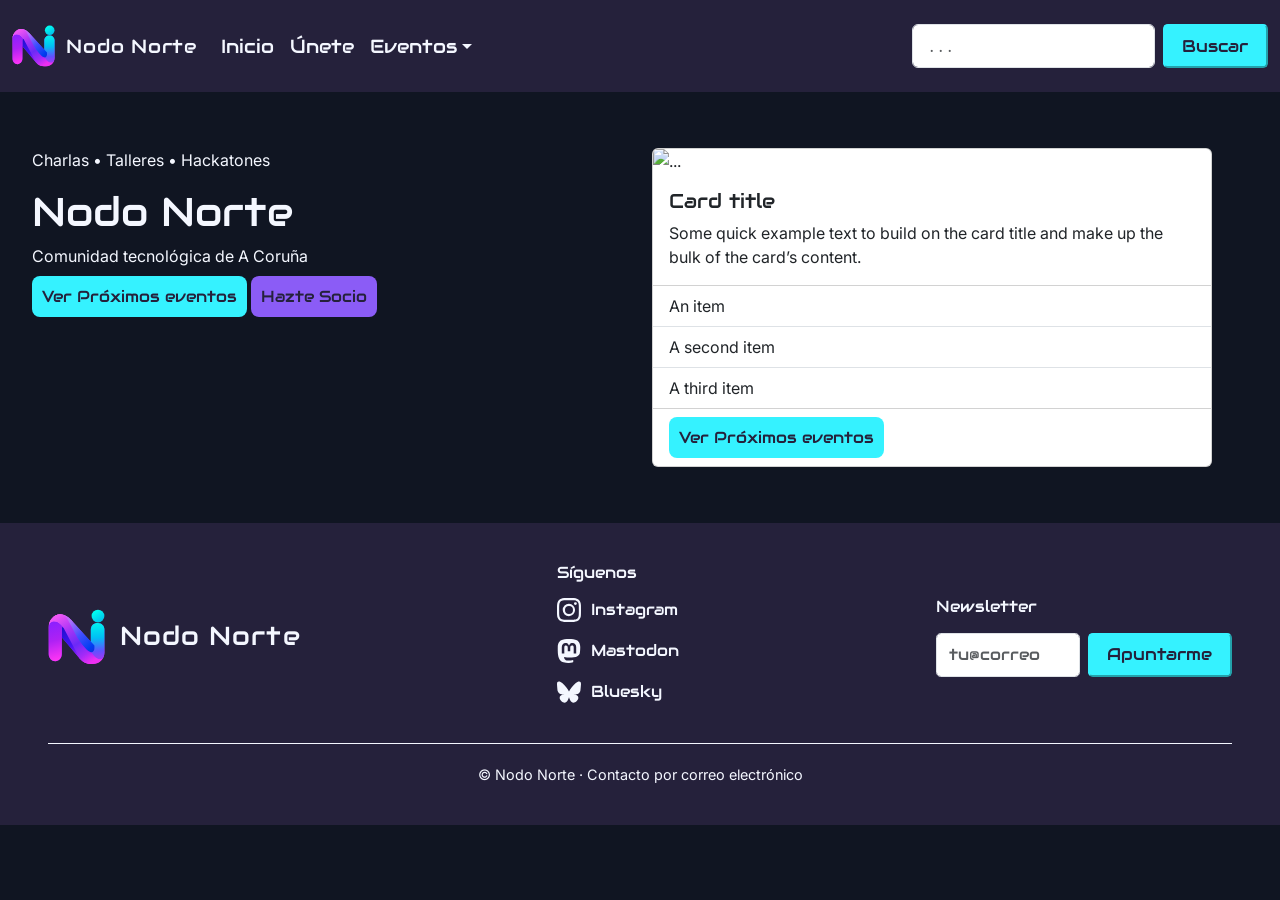
==== src/index.html @ 411e9b57 "Añadiendo estilos y la parte de eventos al Hero Add homepage styles and event/member calls to action" ====
<!DOCTYPE html>
<html lang="es">

<head>
    <meta charset="UTF-8">
    <meta name="viewport" content="width=device-width, initial-scale=1">
    <link href="https://cdn.jsdelivr.net/npm/bootstrap@5.3.3/dist/css/bootstrap.min.css" rel="stylesheet">
    <link href="css/global.css" rel="stylesheet">
    <link href="css/header.css" rel="stylesheet">
    <link href="css/footer.css" rel="stylesheet">
    <link href="css/index.css" rel="stylesheet">
    <script type="module" src="https://cdn.jsdelivr.net/npm/bootstrap@5.3.3/dist/js/bootstrap.bundle.min.js"></script>
    <title>Nodo Norte</title>
    <link rel="icon" type="icon/png" href="./img/Favicon_Nodo-Norte.png">
    <link rel="preconnect" href="https://fonts.googleapis.com">
    <link rel="preconnect" href="https://fonts.gstatic.com" crossorigin>
    <link
        href="https://fonts.googleapis.com/css2?family=IBM+Plex+Mono:ital,wght@0,100;0,200;0,300;0,400;0,500;0,600;0,700;1,100;1,200;1,300;1,400;1,500;1,600;1,700&display=swap"
        rel="stylesheet">
    <link href="https://fonts.googleapis.com/css2?family=Silkscreen:wght@400;700&display=swap" rel="stylesheet">
    <link href="https://fonts.googleapis.com/css2?family=Audiowide&display=swap" rel="stylesheet">
    <link
        href="https://fonts.googleapis.com/css2?family=Inter:ital,opsz,wght@0,14..32,100..900;1,14..32,100..900&display=swap"
        rel="stylesheet">
</head>

<body>
    <header>
        <nav class="navbar navbar-expand-lg">
            <div class="container-fluid">
                <a class="navbar-brand" href="#"><span class="nn-logo" role="img"
                        aria-label="Nodo Norte. Comunidad tecnológica A Coruña"><img src="./img/nodo-norte-n.svg"
                            alt=""><span class="nn-logo-texto" aria-hidden="true">Nodo Norte</span></span></a>
                <button class="navbar-toggler" type="button" data-bs-toggle="collapse"
                    data-bs-target="#navbarSupportedContent" aria-controls="navbarSupportedContent"
                    aria-expanded="false" aria-label="Toggle navigation">
                    <span class="navbar-toggler-icon"></span>
                </button>
                <div class="collapse navbar-collapse" id="navbarSupportedContent">
                    <ul class="navbar-nav me-auto mb-2 mb-lg-0">
                        <li class="nav-item">
                            <a class="nav-link" aria-current="page" href="#">Inicio</a>
                        </li>
                        <li class="nav-item">
                            <a class="nav-link" href="./html/unete.html">Únete</a>
                        </li>
                        <li class="nav-item dropdown">
                            <a class="nav-link dropdown-toggle" href="#" role="button" data-bs-toggle="dropdown"
                                aria-expanded="false">Eventos</a>
                            <ul class="dropdown-menu">
                                <li><a class="dropdown-item" href="#">Recientes</a></li>
                                <li><a class="dropdown-item" href="#">Próximos</a></li>
                                <li>
                                    <hr class="dropdown-divider">
                                </li>
                                <li><a class="dropdown-item" href="#">Pasados</a></li>
                            </ul>
                        </li>
                    </ul>
                    <form class="d-flex" role="search">
                        <input class="form-control me-2" type="search" placeholder=". . ." aria-label="Search" />
                        <button class="btn-primary" type="submit">Buscar</button>
                    </form>
                </div>
            </div>
        </nav>
    </header>
    <main>
        <hero class="container">
            <div class="row">
                <div class="col-12 col-md-6">
                    <p class="">Charlas • Talleres • Hackatones</p>
                    <h1 class="">Nodo Norte</h1>
                    <p class="">Comunidad tecnológica de A Coruña</p>
                    <a href="#" class="btn-primary-eventos" tabindex="-1" role="button" aria-disabled="true">Ver Próximos eventos</a>
                    <a href="#" class="btn-primary-socios" tabindex="-1" role="button" aria-disabled="true">Hazte Socio</a>
                </div>
                <div class="col-12 col-md-6">
                    <div class="card" style="width: 35rem;">
                        <img src="..." class="card-img-top" alt="...">
                        <div class="card-body">
                            <h5 class="card-title">Card title</h5>
                            <p class="card-text">Some quick example text to build on the card title and make up the bulk of the card’s content.</p>
                        </div>
                        <ul class="list-group list-group-flush">
                            <li class="list-group-item">An item</li>
                            <li class="list-group-item">A second item</li>
                            <li class="list-group-item">A third item</li>
                        </ul>
                        <div class="card-body">
                            <a href="#" class="btn-primary-eventos" tabindex="-1" role="button" aria-disabled="true">Ver Próximos eventos</a>
                        </div>
                    </div>
                </div>
            </div>
        </hero>
    </main>
    <footer>
        <div class="container-fluid px-4 px-lg-5">
            <div class="row gy-4 align-items-center justify-content-md-between">
                <div class="col-12 col-md-auto nn-footer-logo">
                    <span class="nn-logo" role="img" aria-label="Nodo Norte. Comunidad tecnológica A Coruña"><img
                            src="./img/nodo-norte-n.svg" alt=""><span class="nn-logo-texto" aria-hidden="true">Nodo
                            Norte</span></span>
                </div>
                <div class="col-12 col-md-auto nn-footer-social">
                    <h3 class="h6 mb-3">Síguenos</h3>
                    <ul class="list-unstyled mb-0">
                        <li>
                            <a href="https://www.instagram.com/" target="_blank">
                                <img src="./img/logo-instagram.svg" alt="">
                                Instagram
                            </a>
                        </li>
                        <li>
                            <a href="https://mastodon.social/explore" target="_blank">
                                <img src="./img/logo-mastodon.svg" alt="">
                                Mastodon
                            </a>
                        </li>
                        <li>
                            <a href="https://bsky.app/" target="_blank">
                                <img src="./img/logo-bluesky.svg" alt="">
                                Bluesky
                            </a>
                        </li>
                    </ul>
                </div>
                <div class="col-12 col-md-auto nn-footer-newsletter">
                    <h3 class="h6 mb-3">Newsletter</h3>
                    <form class="needs-validation" novalidate>
                        <div class="input-group">
                            <input id="correo-footer" type="email" class="form-control" placeholder="tu@correo"
                                required>
                            <button class="btn-primary" type="submit">Apuntarme</button>
                        </div>
                        <div class="invalid-feedback">Introduce un correo válido.</div>
                    </form>
                </div>
            </div>
            <p class="mb-0 copyright-text text-center">© Nodo Norte ·
                <a href="mailto:info@nodonorte.org">Contacto por correo electrónico</a>
            </p>
        </div>
    </footer>
    <script src="./js/validacion-newsletter-footer.js"></script>
</body>

</html>
---- src/css/global.css ----
/* Variables de las Tipografías, Tamanos y Colores */
:root {
    --font-titulos: "Audiowide", sans-serif;
    --font-texto: "Inter", system-ui, sans-serif;
    --font-mono: "IBM Plex Mono", monospace;
    --font-pixel: "Silkscreen", monospace;

    --azul-noche: #101522;
    --violeta: #8B5CF6;
    --cian: #35F2FF;
    --magenta: #FF3CAC;
    --blanco-frio: #F4F7FF;
    --ciruela: #25213B;
 
    --fs-logo-footer: 1.6rem;
    --fs-titulo: 2.5rem;
    --fs-texto-grande: 1.2rem;
    --fs-nav: 1.2rem;
    --fs-nav-control: 1.05rem;
    --fs-texto-pequeno: 0.9rem;
}

/* Estilos generales del body */
body {
    font-family: var(--font-texto);
    color: var(--blanco-frio);
    background-color: var(--azul-noche);
}

/* Estilos generales para textos y párrafos */
h1,
h2,
h3,
h4,
h5,
h6 {
    font-family: var(--font-titulos);
    color: var(--blanco-frio);
}

main {
    padding: 2rem;
}

/* Estilos para los botones */
.btn-primary {
    background-color: var(--cian);
    border-color: var(--cian);
    color: var(--ciruela);
    border-radius: 0.5rem;
}

.btn-primary:hover,
.btn-primary:focus {
    background-color: var(--magenta);
    border-color: var(--magenta);
    color: var(--blanco-frio);
}
---- src/css/header.css ----
/* Estilos para el header */
header {
    background-color: var(--ciruela);
    color: var(--blanco-frio);
    padding: 0.75rem 0;
}

header h1 {
    font-family: var(--font-titulos);
    font-size: var(--fs-titulo);
    margin-bottom: 1rem;
}

header p {
    font-family: var(--font-texto);
    font-size: var(--fs-texto-grande);
}

/* Estilos para la barra de navegación */
nav {
    background-color: var(--ciruela);
    color: var(--blanco-frio);
    font-family: var(--font-titulos);
    font-size: var(--fs-nav);
}

nav img {
    max-height: 68px;
}

.nn-logo {
    display: flex;
    align-items: center;
    gap: 0.6em;
    font-size: var(--fs-texto-grande);
}

.navbar .navbar-brand {
    display: flex;
    align-items: center;
}

.nn-logo img {
    height: 2.2em;
    width: auto;
    max-height: none;
}

.nn-logo-texto {
    font-family: var(--font-titulos);
    color: var(--blanco-frio);
    letter-spacing: 0.04em;
    line-height: 1;
    white-space: nowrap;
}

nav .form-control,
nav .btn-primary,
nav .dropdown-item {
    font-family: var(--font-titulos);
    font-size: var(--fs-nav-control);
}

nav .btn-primary {
    background-color: var(--cian);
    border-color: var(--cian);
    color: var(--ciruela);
    border-radius: 0.3rem;
}

nav input {
    background-color: var(--ciruela);
    color: var(--blanco-frio);
    border-color: var(--cian);
}

.navbar .navbar-brand,
.navbar .nav-link {
    color: var(--blanco-frio);
}

@media (min-width: 992px) {
    .navbar .navbar-nav {
        align-items: center;
    }
}

.navbar .nav-link,
.navbar form .form-control,
.navbar form .btn-primary {
    height: 2.75rem;
    display: flex;
    align-items: center;
    padding-top: 0;
    padding-bottom: 0;
    padding-left: 1.1rem;
    padding-right: 1.1rem;
    box-sizing: border-box;
}

.navbar form {
    align-items: center;
}

.navbar .nav-link {
    background-image: linear-gradient(var(--cian), var(--cian));
    background-position: left bottom;
    background-repeat: no-repeat;
    background-size: 0 2px;
    transition: color 180ms ease, background-size 180ms ease;
}

.navbar .nav-link:hover,
.navbar .nav-link:focus-visible {
    color: var(--cian);
    background-size: 100% 2px;
}

.navbar .navbar-nav .nav-link.show {
    color: var(--cian);
    background-size: 100% 2px;
}

.navbar .nav-link.active {
    color: var(--blanco-frio);
}

.navbar .navbar-toggler {
    border-color: var(--blanco-frio);
}

.navbar .navbar-toggler-icon {
    background-image: url("data:image/svg+xml,%3csvg xmlns='http://www.w3.org/2000/svg' viewBox='0 0 30 30'%3e%3cpath stroke='%23F4F7FF' stroke-linecap='round' stroke-miterlimit='10' stroke-width='2' d='M4 7h22M4 15h22M4 23h22'/%3e%3c/svg%3e");
}

.navbar .dropdown-menu {
    background-color: var(--ciruela);
}

.navbar .dropdown-item {
    color: var(--blanco-frio);
}

.navbar .dropdown-item:hover,
.navbar .dropdown-item:focus,
.navbar .dropdown-item:active {
    color: var(--cian);
    background-color: var(--ciruela);
}
---- src/css/footer.css ----
/* Estilos para el footer */
footer {
    background-color: var(--ciruela);
    color: var(--blanco-frio);
    padding: 2.5rem 0;
    font-family: var(--font-titulos);
}

footer .copyright-text {
    font-size: var(--fs-texto-pequeno);
    color: var(--blanco-frio);
    margin-top: 2rem;
    padding-top: 1.25rem;
    border-top: 1px solid var(--blanco-frio);
    font-family: var(--font-texto);
}

footer h3 {
    color: var(--cian);
}

footer .nn-footer-logo .nn-logo {
    font-size: var(--fs-logo-footer);
}

footer .nn-footer-newsletter {
    width: 100%;
}

@media (min-width: 768px) {
    footer .nn-footer-newsletter {
        width: 320px;
    }
}

footer .nn-footer-social ul {
    display: flex;
    flex-direction: column;
    gap: 0.6rem;
}

footer .nn-footer-social a {
    display: inline-flex;
    align-items: center;
    gap: 0.6rem;
}

footer .nn-footer-social a img {
    width: 1.5rem;
    height: 1.5rem;
}

footer .nn-footer-newsletter .btn-primary {
    white-space: nowrap;
    font-family: var(--font-titulos);
    font-size: var(--fs-nav-control);
    height: 2.75rem;
    display: flex;
    align-items: center;
    padding: 0 1.1rem;
    box-sizing: border-box;
}

footer .nn-footer-newsletter .input-group {
    gap: 0.5rem;
}

footer .nn-footer-newsletter .input-group>.form-control,
footer .nn-footer-newsletter .input-group>.btn-primary {
    border-radius: 0.3rem !important;
    margin-left: 0 !important;
}

footer .was-validated .input-group:has(:invalid)+.invalid-feedback {
    display: block;
}

footer .nn-footer-newsletter .form-control:focus {
    box-shadow: 0 0 0 0.25rem color-mix(in srgb, var(--magenta) 35%, transparent);
}

footer .nn-footer-newsletter .form-control {
    height: 2.75rem;
    box-sizing: border-box;
}


footer a {
    color: var(--blanco-frio);
    text-decoration: none;
}

footer a:hover,
footer a:focus {
    color: var(--cian);
    text-decoration: underline;
}
---- src/css/index.css ----
hero .btn-primary-eventos {
    background-color: var(--cian);
    border-color: var(--azul-noche);
    color: var(--ciruela);
    border-radius: 0.5rem;
    padding: 0.625rem;
    text-decoration: none;
    font-family: var(--font-titulos);
}

hero .btn-primary-eventos:hover,
.btn-primary-eventos:focus {
    background-color: var(--magenta);
    border-color: var(--magenta);
    color: var(--blanco-frio);
}

hero .btn-primary-socios {
    background-color: var(--violeta);
    border-color: var(--violeta);
    color: var(--ciruela);
    border-radius: 0.5rem;
    padding: 0.625rem;
    text-decoration: none;
    font-family: var(--font-titulos);
}

hero .btn-primary-socios:hover,
.btn-primary-socios:focus {
    background-color: var(--magenta);
    border-color: var(--magenta);
    color: var(--blanco-frio);
}
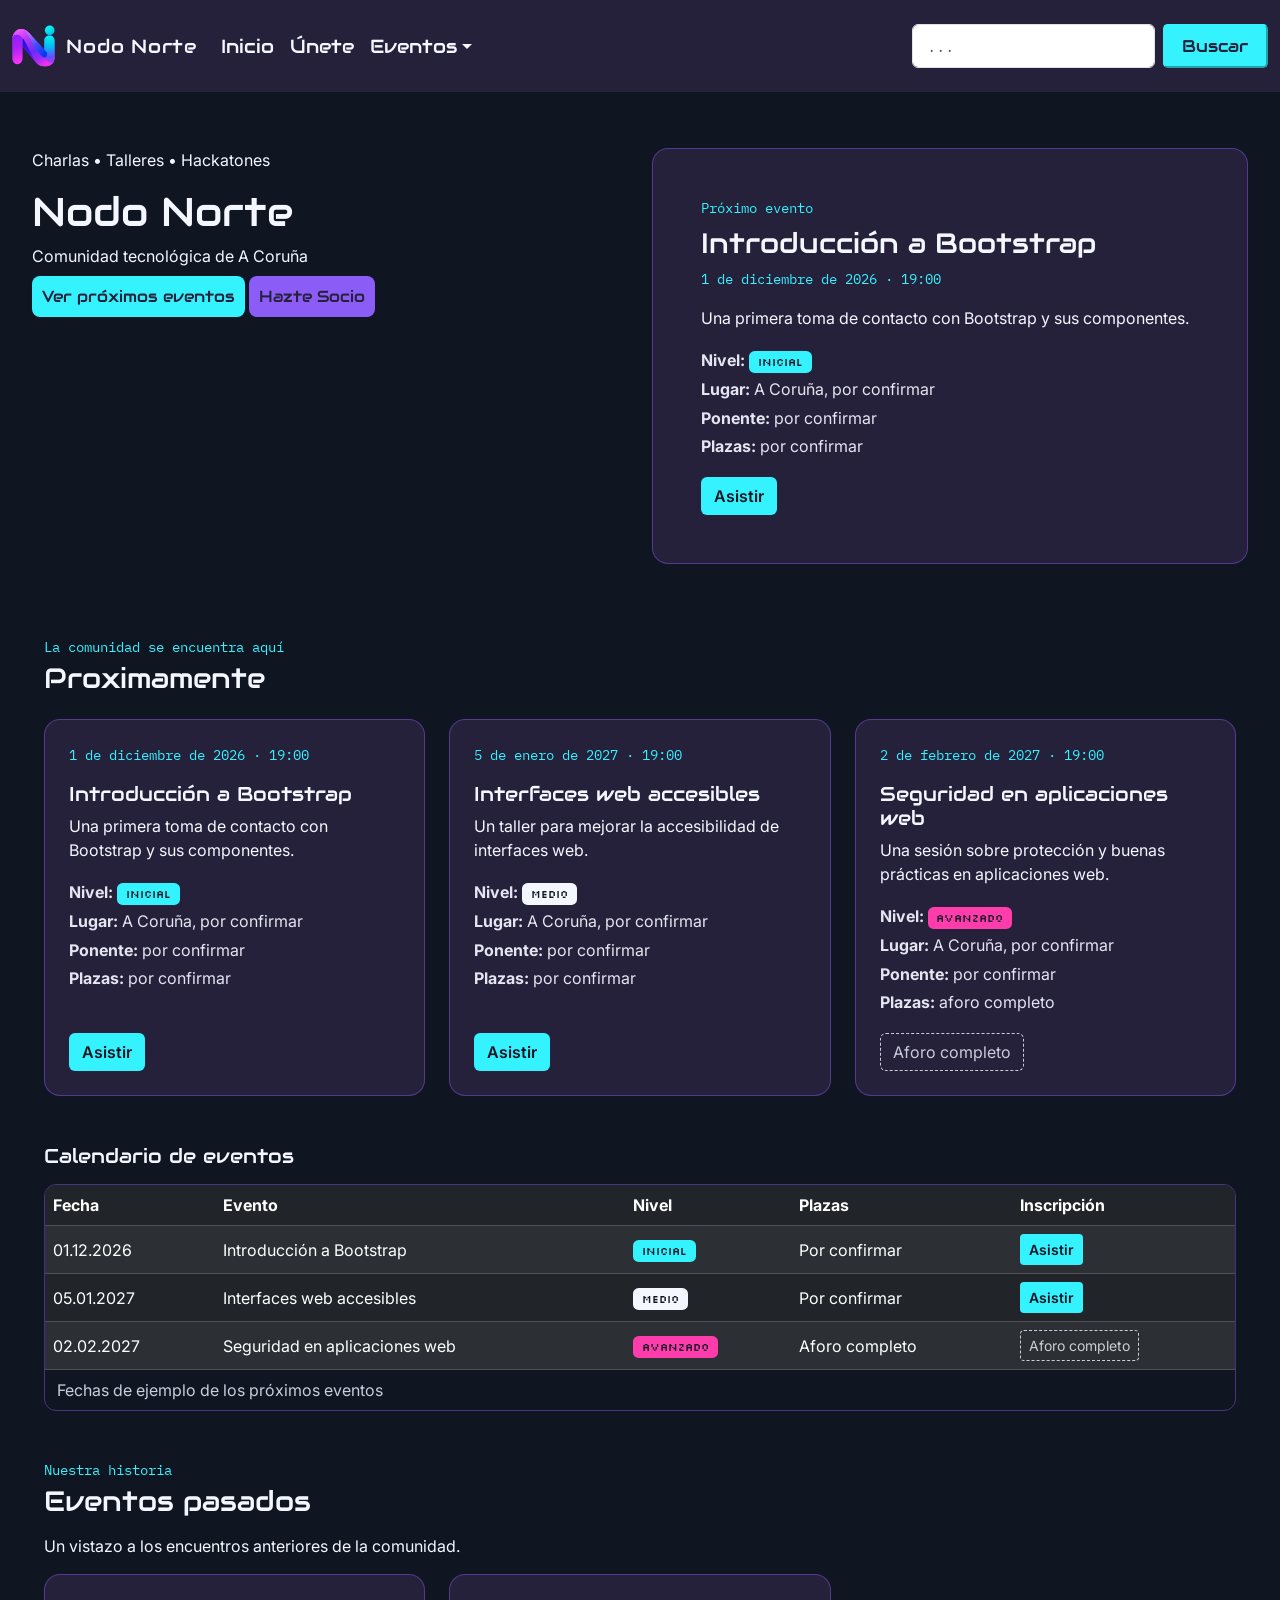
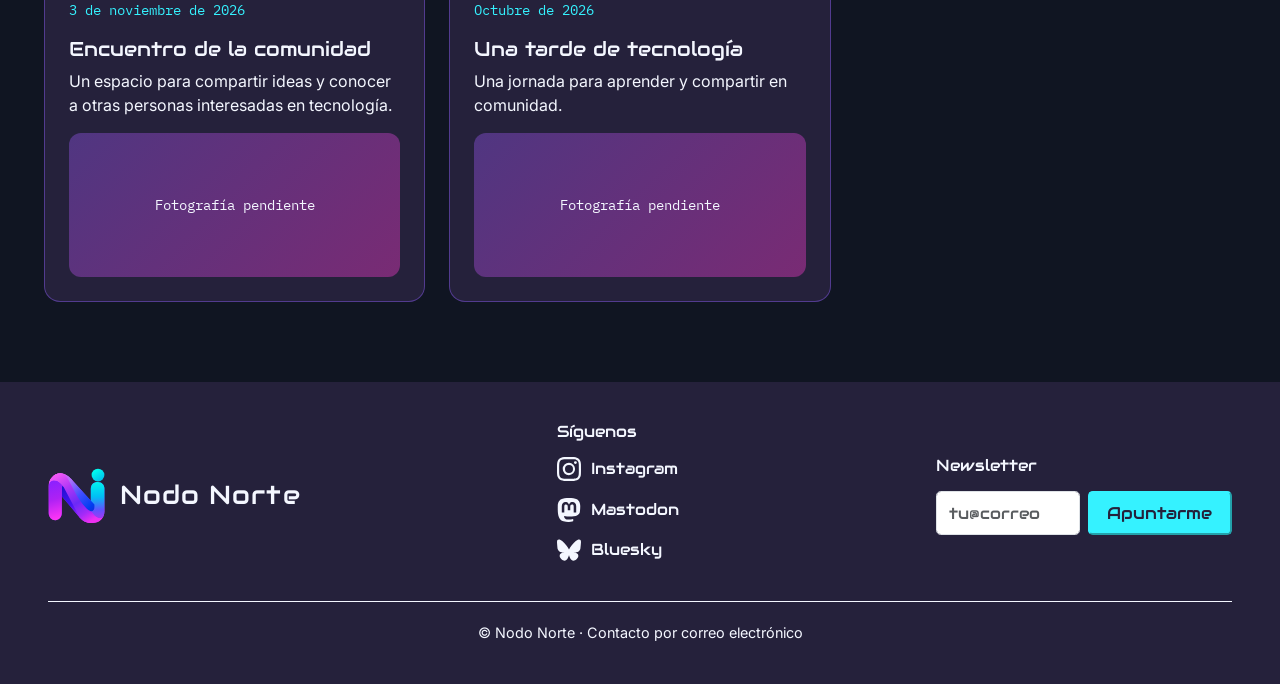
==== commit ac94e8e5: "Mejorando Apartado de Eventos" ====
--- a/src/index.html
+++ b/src/index.html
@@ -72,28 +72,120 @@
                     <p class="">Charlas • Talleres • Hackatones</p>
                     <h1 class="">Nodo Norte</h1>
                     <p class="">Comunidad tecnológica de A Coruña</p>
-                    <a href="#" class="btn-primary-eventos" tabindex="-1" role="button" aria-disabled="true">Ver Próximos eventos</a>
+                    <a href="#eventos" class="btn-primary-eventos">Ver próximos eventos</a>
                     <a href="#" class="btn-primary-socios" tabindex="-1" role="button" aria-disabled="true">Hazte Socio</a>
                 </div>
                 <div class="col-12 col-md-6">
-                    <div class="card" style="width: 35rem;">
-                        <img src="..." class="card-img-top" alt="...">
-                        <div class="card-body">
-                            <h5 class="card-title">Card title</h5>
-                            <p class="card-text">Some quick example text to build on the card title and make up the bulk of the card’s content.</p>
+                    <article class="card nn-event-card nn-event-destacado h-100">
+                        <div class="card-body p-4 p-lg-5">
+                            <p class="nn-event-label mb-2">Próximo evento</p>
+                            <h2 class="h3 card-title">Introducción a Bootstrap</h2>
+                            <p class="nn-event-fecha">1 de diciembre de 2026 · 19:00</p>
+                            <p>Una primera toma de contacto con Bootstrap y sus componentes.</p>
+                            <ul class="list-unstyled nn-event-detalles">
+                                <li><strong>Nivel:</strong> <span class="nn-nivel nn-nivel-inicial">Inicial</span></li>
+                                <li><strong>Lugar:</strong> A Coruña, por confirmar</li>
+                                <li><strong>Ponente:</strong> por confirmar</li>
+                                <li><strong>Plazas:</strong> por confirmar</li>
+                            </ul>
+                            <a href="./html/unete.html" class="btn nn-event-btn">Asistir</a>
                         </div>
-                        <ul class="list-group list-group-flush">
-                            <li class="list-group-item">An item</li>
-                            <li class="list-group-item">A second item</li>
-                            <li class="list-group-item">A third item</li>
-                        </ul>
-                        <div class="card-body">
-                            <a href="#" class="btn-primary-eventos" tabindex="-1" role="button" aria-disabled="true">Ver Próximos eventos</a>
-                        </div>
-                    </div>
+                    </article>
                 </div>
             </div>
         </hero>
+
+        <!-- 1B: espacio reservado para la futura sección Sobre nosotros. -->
+        <!-- 1C: eventos. Los datos indicados son ejemplos de diseño. -->
+        <section id="eventos" class="container-fluid nn-eventos py-5" aria-labelledby="eventos-titulo">
+
+            <section id="eventos-futuros" class="mb-5" aria-labelledby="futuros-titulo">
+                <p class="nn-event-label mb-1">La comunidad se encuentra aquí</p>
+                <h3 id="futuros-titulo" class="mb-4">Proximamente</h3>
+                <div class="row g-4">
+                    <div class="col-12 col-md-6 col-lg-4">
+                        <article class="card nn-event-card h-100"><div class="card-body p-4 d-flex flex-column">
+                            <p class="nn-event-fecha">1 de diciembre de 2026 · 19:00</p>
+                            <h4 class="h5">Introducción a Bootstrap</h4>
+                            <p>Una primera toma de contacto con Bootstrap y sus componentes.</p>
+                            <ul class="list-unstyled nn-event-detalles">
+                                <li><strong>Nivel:</strong> <span class="nn-nivel nn-nivel-inicial">Inicial</span></li>
+                                <li><strong>Lugar:</strong> A Coruña, por confirmar</li>
+                                <li><strong>Ponente:</strong> por confirmar</li>
+                                <li><strong>Plazas:</strong> por confirmar</li>
+                            </ul>
+                            <a href="./html/unete.html" class="btn nn-event-btn align-self-start mt-auto">Asistir</a>
+                        </div></article>
+                    </div>
+                    <div class="col-12 col-md-6 col-lg-4">
+                        <article class="card nn-event-card h-100"><div class="card-body p-4 d-flex flex-column">
+                            <p class="nn-event-fecha">5 de enero de 2027 · 19:00</p>
+                            <h4 class="h5">Interfaces web accesibles</h4>
+                            <p>Un taller para mejorar la accesibilidad de interfaces web.</p>
+                            <ul class="list-unstyled nn-event-detalles">
+                                <li><strong>Nivel:</strong> <span class="nn-nivel nn-nivel-medio">Medio</span></li>
+                                <li><strong>Lugar:</strong> A Coruña, por confirmar</li>
+                                <li><strong>Ponente:</strong> por confirmar</li>
+                                <li><strong>Plazas:</strong> por confirmar</li>
+                            </ul>
+                            <a href="./html/unete.html" class="btn nn-event-btn align-self-start mt-auto">Asistir</a>
+                        </div></article>
+                    </div>
+                    <div class="col-12 col-md-6 col-lg-4">
+                        <article class="card nn-event-card h-100"><div class="card-body p-4 d-flex flex-column">
+                            <p class="nn-event-fecha">2 de febrero de 2027 · 19:00</p>
+                            <h4 class="h5">Seguridad en aplicaciones web</h4>
+                            <p>Una sesión sobre protección y buenas prácticas en aplicaciones web.</p>
+                            <ul class="list-unstyled nn-event-detalles">
+                                <li><strong>Nivel:</strong> <span class="nn-nivel nn-nivel-avanzado">Avanzado</span></li>
+                                <li><strong>Lugar:</strong> A Coruña, por confirmar</li>
+                                <li><strong>Ponente:</strong> por confirmar</li>
+                                <li><strong>Plazas:</strong> aforo completo</li>
+                            </ul>
+                            <button type="button" class="btn nn-event-btn-completo align-self-start mt-auto" disabled>Aforo completo</button>
+                        </div></article>
+                    </div>
+                </div>
+                <div class="mt-5">
+                    <h4 class="h5 mb-3">Calendario de eventos</h4>
+                    <div class="table-responsive nn-event-table-wrap">
+                        <table class="table table-dark table-striped table-hover align-middle mb-0">
+                            <caption>Fechas de ejemplo de los próximos eventos</caption>
+                            <thead><tr><th scope="col">Fecha</th><th scope="col">Evento</th><th scope="col">Nivel</th><th scope="col">Plazas</th><th scope="col">Inscripción</th></tr></thead>
+                            <tbody>
+                                <tr><td>01.12.2026</td><td>Introducción a Bootstrap</td><td><span class="nn-nivel nn-nivel-inicial">Inicial</span></td><td>Por confirmar</td><td><a href="./html/unete.html" class="btn btn-sm nn-event-btn">Asistir</a></td></tr>
+                                <tr><td>05.01.2027</td><td>Interfaces web accesibles</td><td><span class="nn-nivel nn-nivel-medio">Medio</span></td><td>Por confirmar</td><td><a href="./html/unete.html" class="btn btn-sm nn-event-btn">Asistir</a></td></tr>
+                                <tr><td>02.02.2027</td><td>Seguridad en aplicaciones web</td><td><span class="nn-nivel nn-nivel-avanzado">Avanzado</span></td><td>Aforo completo</td><td><button type="button" class="btn btn-sm nn-event-btn-completo" disabled>Aforo completo</button></td></tr>
+                            </tbody>
+                        </table>
+                    </div>
+                </div>
+            </section>
+
+            <section id="eventos-pasados" aria-labelledby="pasados-titulo">
+                <p class="nn-event-label mb-1">Nuestra historia</p>
+                <h3 id="pasados-titulo" class="mb-3">Eventos pasados</h3>
+                <p>Un vistazo a los encuentros anteriores de la comunidad.</p>
+                <div class="row g-4">
+                    <div class="col-12 col-md-6 col-lg-4">
+                        <article class="card nn-event-card h-100"><div class="card-body p-4">
+                            <p class="nn-event-fecha">3 de noviembre de 2026</p>
+                            <h4 class="h5">Encuentro de la comunidad</h4>
+                            <p>Un espacio para compartir ideas y conocer a otras personas interesadas en tecnología.</p>
+                            <div class="nn-event-foto">Fotografía pendiente</div>
+                        </div></article>
+                    </div>
+                    <div class="col-12 col-md-6 col-lg-4">
+                        <article class="card nn-event-card h-100"><div class="card-body p-4">
+                            <p class="nn-event-fecha">Octubre de 2026</p>
+                            <h4 class="h5">Una tarde de tecnología</h4>
+                            <p>Una jornada para aprender y compartir en comunidad.</p>
+                            <div class="nn-event-foto">Fotografía pendiente</div>
+                        </div></article>
+                    </div>
+                </div>
+            </section>
+        </section>
     </main>
     <footer>
         <div class="container-fluid px-4 px-lg-5">
--- a/src/css/index.css
+++ b/src/css/index.css
@@ -1,3 +1,5 @@
+/* Estilos para el hero */
+
 hero .btn-primary-eventos {
     background-color: var(--cian);
     border-color: var(--azul-noche);
@@ -32,3 +34,69 @@
     color: var(--blanco-frio);
 }
 
+.nn-eventos { 
+    scroll-margin-top: 2rem; 
+}
+.nn-eventos section { 
+    scroll-margin-top: 2rem; 
+}
+
+.nn-event-label, .nn-event-fecha { 
+    color: var(--cian); font-family: var(--font-mono); font-size: .9rem; 
+}
+
+.nn-event-card { 
+    background: var(--ciruela); color: var(--blanco-frio); border: 1px solid rgba(139, 92, 246, .45); border-radius: 1rem; 
+}
+.nn-event-destacado { 
+    width: 100%; 
+}
+
+.nn-event-detalles { 
+    color: #e4e5f0; line-height: 1.8; 
+}
+
+.nn-event-btn { 
+    background: var(--cian); color: var(--azul-noche); font-weight: 600; 
+}
+
+.nn-event-btn:hover, .nn-event-btn:focus-visible { 
+    background: var(--magenta); color: var(--azul-noche); 
+}
+
+.nn-event-tag { 
+    display: inline-block; padding: .3rem .6rem; border: 1px solid var(--violeta); border-radius: .4rem; font-family: var(--font-mono); font-size: .8rem; 
+}
+
+.nn-event-table-wrap { 
+    border: 1px solid rgba(139, 92, 246, .45); border-radius: .75rem; 
+}
+
+.nn-event-table-wrap caption { 
+    color: #c9cedd; padding-inline: .75rem; 
+}
+
+.nn-event-foto { 
+    min-height: 9rem; display: grid; place-items: center; padding: 1rem; color: var(--blanco-frio); background: linear-gradient(135deg, #503681, #792b74); border-radius: .75rem; font-family: var(--font-mono); font-size: .85rem; 
+}
+
+
+.nn-nivel { 
+    display: inline-block; padding: .2rem .55rem; border-radius: .35rem; font-family: var(--font-pixel); font-size: .7rem; line-height: 1.4; 
+}
+
+.nn-nivel-inicial { 
+    background: var(--cian); color: var(--azul-noche); 
+}
+
+.nn-nivel-medio { 
+    background: var(--blanco-frio); color: var(--azul-noche); 
+}
+
+.nn-nivel-avanzado { 
+    background: var(--magenta); color: var(--azul-noche); 
+}
+
+.nn-event-btn-completo, .nn-event-btn-completo:disabled { 
+    color: var(--blanco-frio); background: transparent; border: 1px dashed var(--blanco-frio); opacity: .8; 
+}
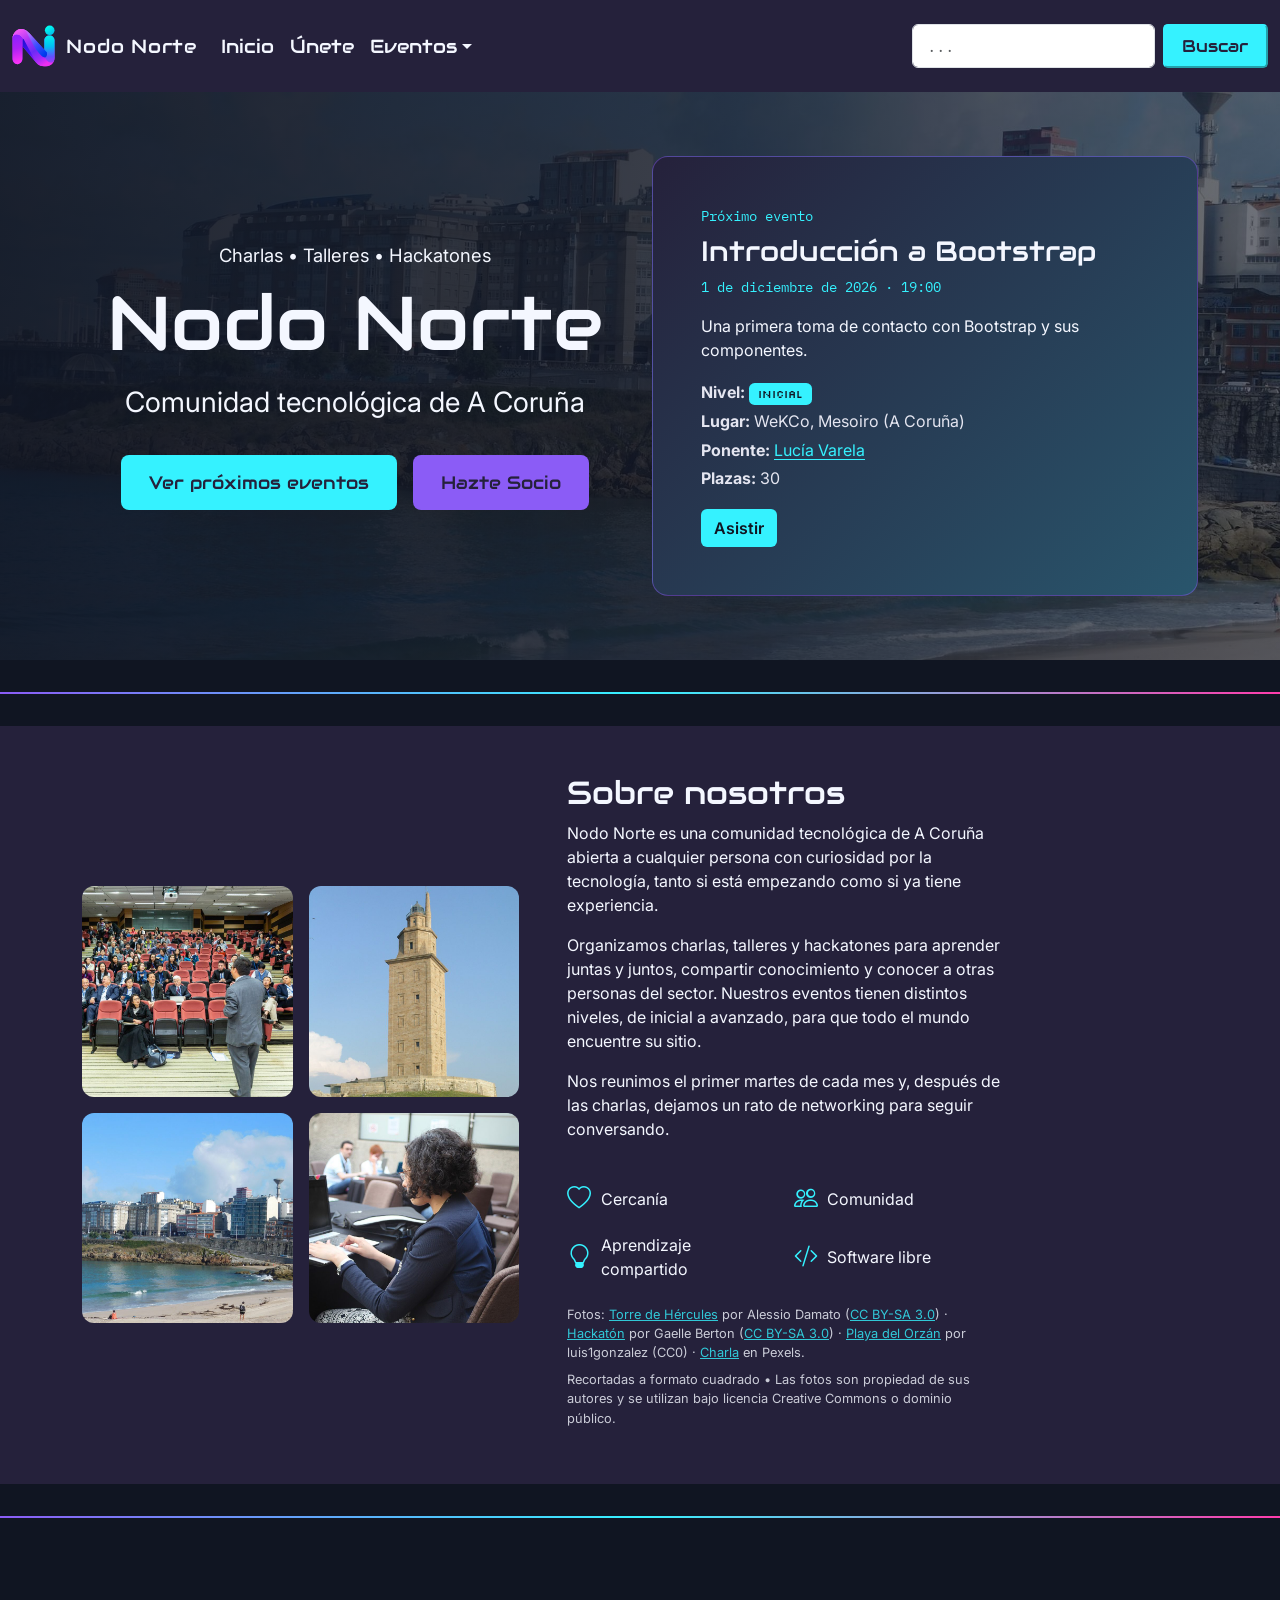
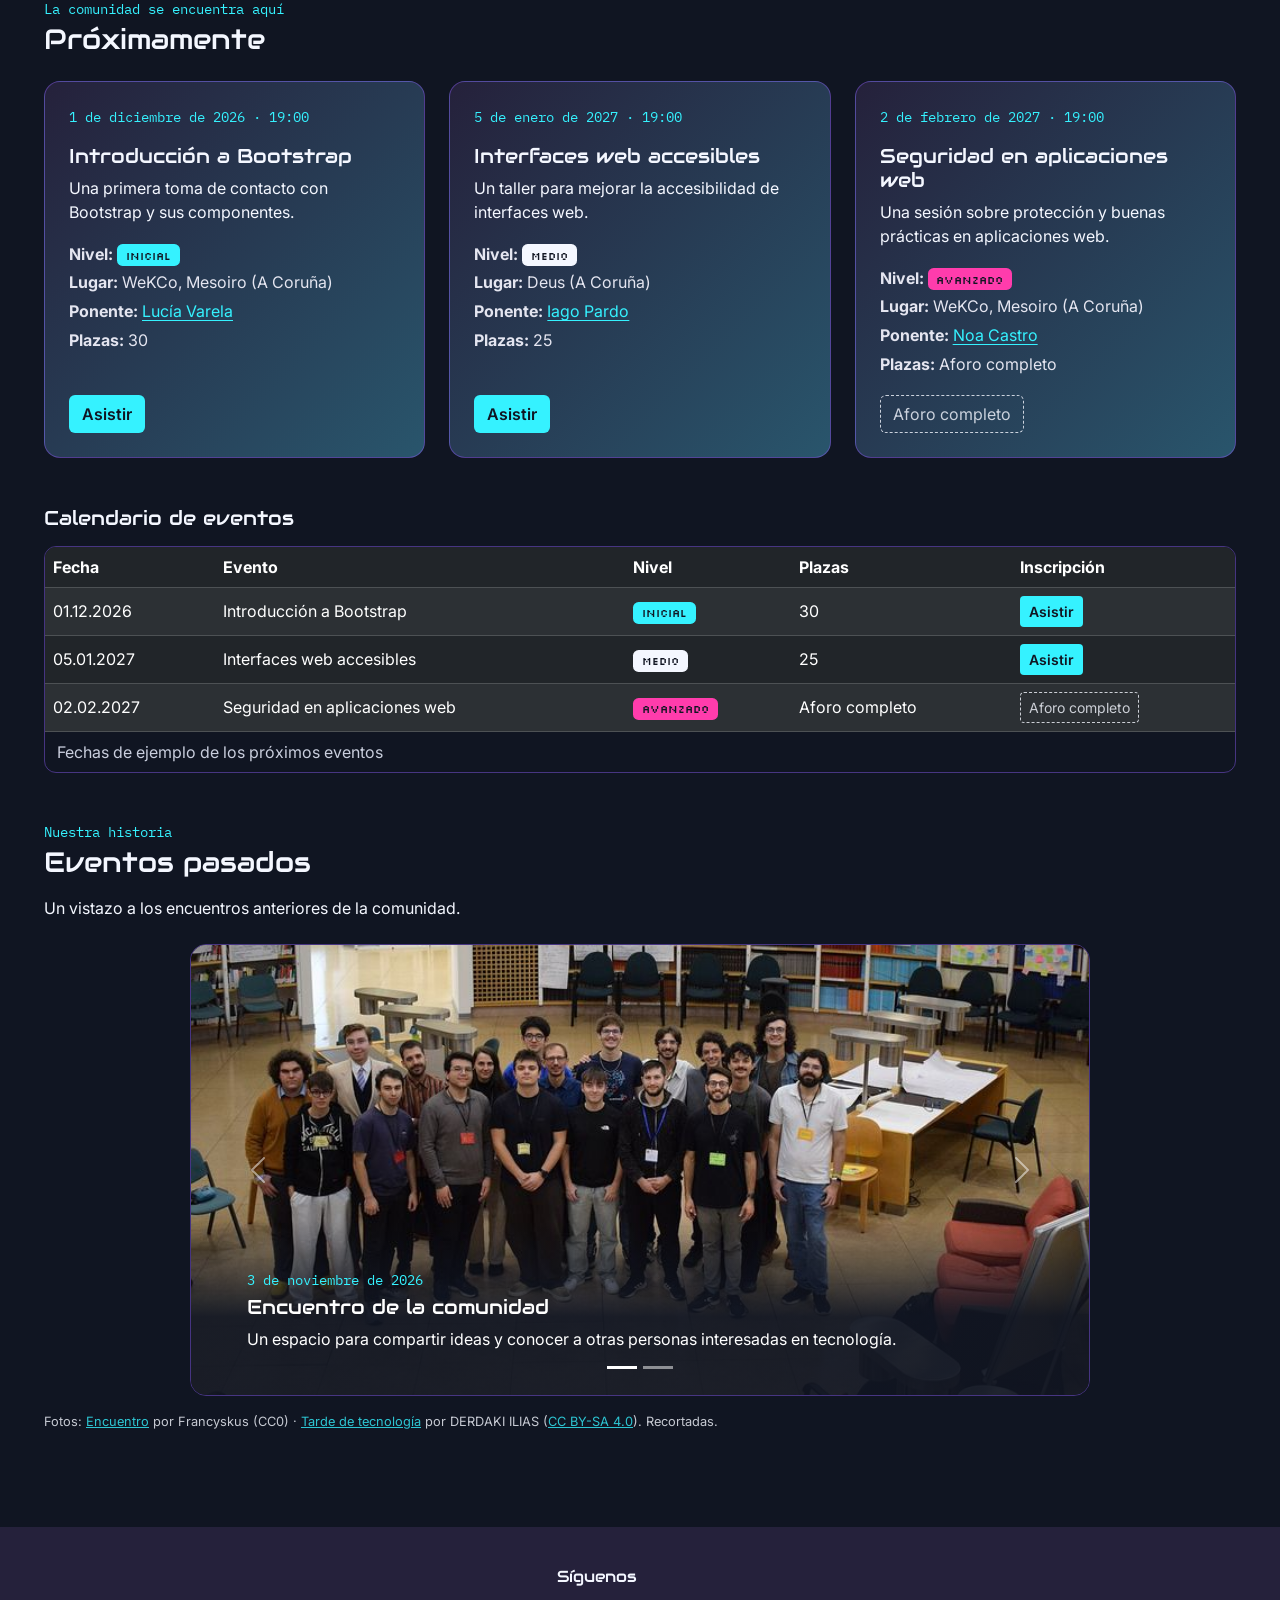
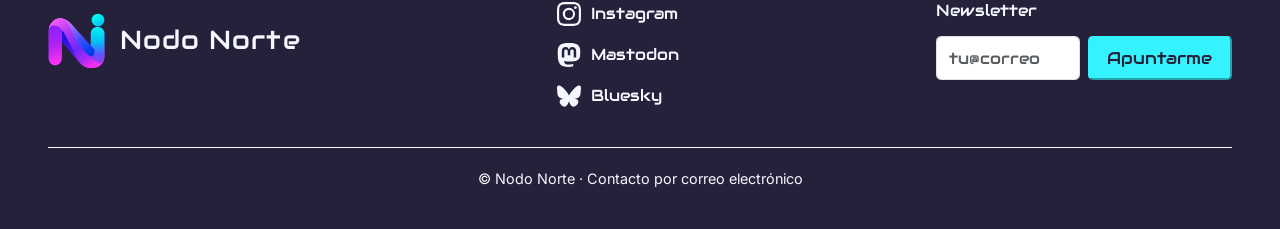
==== commit aefde4f6: "Añado y modifico hero, Sobre nosotros, carrusel y modales de ponentes Añado los componentes para aca" ====
--- a/src/index.html
+++ b/src/index.html
@@ -5,6 +5,8 @@
     <meta charset="UTF-8">
     <meta name="viewport" content="width=device-width, initial-scale=1">
     <link href="https://cdn.jsdelivr.net/npm/bootstrap@5.3.3/dist/css/bootstrap.min.css" rel="stylesheet">
+    <!-- Bootstrap Icons: iconos de los valores de la comunidad. -->
+    <link href="https://cdn.jsdelivr.net/npm/bootstrap-icons@1.11.3/font/bootstrap-icons.min.css" rel="stylesheet">
     <link href="css/global.css" rel="stylesheet">
     <link href="css/header.css" rel="stylesheet">
     <link href="css/footer.css" rel="stylesheet">
@@ -14,14 +16,10 @@
     <link rel="icon" type="icon/png" href="./img/Favicon_Nodo-Norte.png">
     <link rel="preconnect" href="https://fonts.googleapis.com">
     <link rel="preconnect" href="https://fonts.gstatic.com" crossorigin>
-    <link
-        href="https://fonts.googleapis.com/css2?family=IBM+Plex+Mono:ital,wght@0,100;0,200;0,300;0,400;0,500;0,600;0,700;1,100;1,200;1,300;1,400;1,500;1,600;1,700&display=swap"
-        rel="stylesheet">
+    <link href="https://fonts.googleapis.com/css2?family=IBM+Plex+Mono:ital,wght@0,100;0,200;0,300;0,400;0,500;0,600;0,700;1,100;1,200;1,300;1,400;1,500;1,600;1,700&display=swap" rel="stylesheet">
     <link href="https://fonts.googleapis.com/css2?family=Silkscreen:wght@400;700&display=swap" rel="stylesheet">
     <link href="https://fonts.googleapis.com/css2?family=Audiowide&display=swap" rel="stylesheet">
-    <link
-        href="https://fonts.googleapis.com/css2?family=Inter:ital,opsz,wght@0,14..32,100..900;1,14..32,100..900&display=swap"
-        rel="stylesheet">
+    <link href="https://fonts.googleapis.com/css2?family=Inter:ital,opsz,wght@0,14..32,100..900;1,14..32,100..900&display=swap" rel="stylesheet">
 </head>
 
 <body>
@@ -33,7 +31,7 @@
                             alt=""><span class="nn-logo-texto" aria-hidden="true">Nodo Norte</span></span></a>
                 <button class="navbar-toggler" type="button" data-bs-toggle="collapse"
                     data-bs-target="#navbarSupportedContent" aria-controls="navbarSupportedContent"
-                    aria-expanded="false" aria-label="Toggle navigation">
+                    aria-expanded="false" aria-label="Mostrar u ocultar el menú de navegación">
                     <span class="navbar-toggler-icon"></span>
                 </button>
                 <div class="collapse navbar-collapse" id="navbarSupportedContent">
@@ -48,32 +46,39 @@
                             <a class="nav-link dropdown-toggle" href="#" role="button" data-bs-toggle="dropdown"
                                 aria-expanded="false">Eventos</a>
                             <ul class="dropdown-menu">
-                                <li><a class="dropdown-item" href="#">Recientes</a></li>
-                                <li><a class="dropdown-item" href="#">Próximos</a></li>
+                                <li><a class="dropdown-item" href="#eventos-pasados">Recientes</a></li>
+                                <li><a class="dropdown-item" href="#eventos-futuros">Próximos</a></li>
                                 <li>
                                     <hr class="dropdown-divider">
                                 </li>
-                                <li><a class="dropdown-item" href="#">Pasados</a></li>
+                                <li><a class="dropdown-item" href="#eventos-pasados">Pasados</a></li>
                             </ul>
                         </li>
                     </ul>
                     <form class="d-flex" role="search">
-                        <input class="form-control me-2" type="search" placeholder=". . ." aria-label="Search" />
+                        <label for="busqueda" class="visually-hidden">Buscar en el sitio</label>
+                        <input id="busqueda" class="form-control me-2" type="search" placeholder=". . ." />
                         <button class="btn-primary" type="submit">Buscar</button>
                     </form>
                 </div>
             </div>
         </nav>
     </header>
+    
     <main>
-        <hero class="container">
-            <div class="row">
-                <div class="col-12 col-md-6">
-                    <p class="">Charlas • Talleres • Hackatones</p>
-                    <h1 class="">Nodo Norte</h1>
-                    <p class="">Comunidad tecnológica de A Coruña</p>
-                    <a href="#eventos" class="btn-primary-eventos">Ver próximos eventos</a>
-                    <a href="#" class="btn-primary-socios" tabindex="-1" role="button" aria-disabled="true">Hazte Socio</a>
+
+        <!-- Seccion del Hero. -->
+        <section class="nn-hero-banda">
+            <div class="container">
+            <div class="row align-items-center">
+                <div class="col-12 col-md-6 nn-hero-texto">
+                    <p class="nn-hero-etiqueta">Charlas • Talleres • Hackatones</p>
+                    <h1>Nodo Norte</h1>
+                    <p class="nn-hero-subtitulo">Comunidad tecnológica de A Coruña</p>
+                    <div class="nn-hero-botones">
+                        <a href="#eventos" class="btn-primary-eventos">Ver próximos eventos</a>
+                        <a href="#" class="btn-primary-socios" tabindex="-1" role="button" aria-disabled="true">Hazte Socio</a>
+                    </div>
                 </div>
                 <div class="col-12 col-md-6">
                     <article class="card nn-event-card nn-event-destacado h-100">
@@ -84,24 +89,69 @@
                             <p>Una primera toma de contacto con Bootstrap y sus componentes.</p>
                             <ul class="list-unstyled nn-event-detalles">
                                 <li><strong>Nivel:</strong> <span class="nn-nivel nn-nivel-inicial">Inicial</span></li>
-                                <li><strong>Lugar:</strong> A Coruña, por confirmar</li>
-                                <li><strong>Ponente:</strong> por confirmar</li>
-                                <li><strong>Plazas:</strong> por confirmar</li>
+                                <li><strong>Lugar:</strong> WeKCo, Mesoiro (A Coruña)</li>
+                                <li><strong>Ponente:</strong> <button type="button" class="nn-ponente-btn" data-bs-toggle="modal" data-bs-target="#ponente-lucia">Lucía Varela</button></li>
+                                <li><strong>Plazas:</strong> 30</li>
                             </ul>
                             <a href="./html/unete.html" class="btn nn-event-btn">Asistir</a>
                         </div>
                     </article>
                 </div>
             </div>
-        </hero>
-
-        <!-- 1B: espacio reservado para la futura sección Sobre nosotros. -->
-        <!-- 1C: eventos. Los datos indicados son ejemplos de diseño. -->
+            </div>
+        </section>
+
+        <hr class="nn-separador">
+
+        <!-- Seccion de Sobre Nosotros. -->
+        <section id="sobre-nosotros" class="nn-eventos nn-sobre-nosotros py-5" aria-labelledby="sobre-nosotros-titulo">
+            <div class="container">
+            <div class="row align-items-center gy-4 gx-lg-5">
+                <div class="col-12 col-lg-5">
+                    <div class="row row-cols-2 g-3 grid-sobre-nosotros">
+                        <div class="col"><div class="ratio ratio-1x1"><img src="./img/sobre-nosotros/sobre-charla.jpg" alt="Ponente dando una charla ante un auditorio lleno" width="800" height="800" loading="lazy"></div></div>
+                        <div class="col"><div class="ratio ratio-1x1"><img src="./img/sobre-nosotros/sobre-torre-hercules.jpg" alt="Torre de Hércules, el faro romano de A Coruña, bajo un cielo azul" width="800" height="800" loading="lazy"></div></div>
+                        <div class="col"><div class="ratio ratio-1x1"><img src="./img/sobre-nosotros/sobre-playa-orzan.jpg" alt="Playa del Orzán en A Coruña con los edificios del paseo al fondo" width="800" height="800" loading="lazy"></div></div>
+                        <div class="col"><div class="ratio ratio-1x1"><img src="./img/sobre-nosotros/sobre-hackaton.jpg" alt="Participante trabajando con su portátil durante un hackatón" width="800" height="800" loading="lazy"></div></div>
+                    </div>
+                </div>
+                <div class="col-12 col-lg-5">
+                    <h2 id="sobre-nosotros-titulo">Sobre nosotros</h2>
+                    <p>Nodo Norte es una comunidad tecnológica de A Coruña abierta a cualquier persona con curiosidad por la tecnología, tanto si está empezando como si ya tiene experiencia.</p>
+                    <p>Organizamos charlas, talleres y hackatones para aprender juntas y juntos, compartir conocimiento y conocer a otras personas del sector. Nuestros eventos tienen distintos niveles, de inicial a avanzado, para que todo el mundo encuentre su sitio.</p>
+                    <p>Nos reunimos el primer martes de cada mes y, después de las charlas, dejamos un rato de networking para seguir conversando.</p>
+                    <ul class="list-unstyled row row-cols-2 g-3 nn-valores">
+                        <li class="col"><i class="bi bi-heart" aria-hidden="true"></i> Cercanía</li>
+                        <li class="col"><i class="bi bi-people" aria-hidden="true"></i> Comunidad</li>
+                        <li class="col"><i class="bi bi-lightbulb" aria-hidden="true"></i> Aprendizaje compartido</li>
+                        <li class="col"><i class="bi bi-code-slash" aria-hidden="true"></i> Software libre</li>
+                    </ul>
+                    <div class="nn-creditos-imagenes">
+                    <p>
+                        Fotos:
+                        <a href="https://commons.wikimedia.org/wiki/File:A_coruna_torre_de_hercules_sunset_edit.jpg" target="_blank" rel="noopener">Torre de Hércules</a>
+                        por Alessio Damato (<a href="https://creativecommons.org/licenses/by-sa/3.0/" target="_blank" rel="noopener">CC BY-SA 3.0</a>) ·
+                        <a href="https://commons.wikimedia.org/wiki/File:Wikimania_2014_-_Day_1_-_Hackathon_participants_05.JPG" target="_blank" rel="noopener">Hackatón</a>
+                        por Gaelle Berton (<a href="https://creativecommons.org/licenses/by-sa/3.0/" target="_blank" rel="noopener">CC BY-SA 3.0</a>) ·
+                        <a href="https://wordpress.org/photos/photo/253678bbbc/" target="_blank" rel="noopener">Playa del Orzán</a>
+                        por luis1gonzalez (CC0) ·
+                        <a href="https://www.pexels.com/photo/1709003" target="_blank" rel="noopener">Charla</a> en Pexels.
+                    </p>
+                    <p>Recortadas a formato cuadrado • Las fotos son propiedad de sus autores y se utilizan bajo licencia Creative Commons o dominio público.</p>
+                    </div>
+                </div>
+            </div>
+            </div>
+        </section>
+
+        <hr class="nn-separador">
+
+        <!-- Seccion de Eventos. -->
         <section id="eventos" class="container-fluid nn-eventos py-5" aria-labelledby="eventos-titulo">
-
+            <h2 id="eventos-titulo" class="visually-hidden">Eventos</h2>
             <section id="eventos-futuros" class="mb-5" aria-labelledby="futuros-titulo">
                 <p class="nn-event-label mb-1">La comunidad se encuentra aquí</p>
-                <h3 id="futuros-titulo" class="mb-4">Proximamente</h3>
+                <h3 id="futuros-titulo" class="mb-4">Próximamente</h3>
                 <div class="row g-4">
                     <div class="col-12 col-md-6 col-lg-4">
                         <article class="card nn-event-card h-100"><div class="card-body p-4 d-flex flex-column">
@@ -110,9 +160,9 @@
                             <p>Una primera toma de contacto con Bootstrap y sus componentes.</p>
                             <ul class="list-unstyled nn-event-detalles">
                                 <li><strong>Nivel:</strong> <span class="nn-nivel nn-nivel-inicial">Inicial</span></li>
-                                <li><strong>Lugar:</strong> A Coruña, por confirmar</li>
-                                <li><strong>Ponente:</strong> por confirmar</li>
-                                <li><strong>Plazas:</strong> por confirmar</li>
+                                <li><strong>Lugar:</strong> WeKCo, Mesoiro (A Coruña)</li>
+                                <li><strong>Ponente:</strong> <button type="button" class="nn-ponente-btn" data-bs-toggle="modal" data-bs-target="#ponente-lucia">Lucía Varela</button></li>
+                                <li><strong>Plazas:</strong> 30</li>
                             </ul>
                             <a href="./html/unete.html" class="btn nn-event-btn align-self-start mt-auto">Asistir</a>
                         </div></article>
@@ -124,9 +174,9 @@
                             <p>Un taller para mejorar la accesibilidad de interfaces web.</p>
                             <ul class="list-unstyled nn-event-detalles">
                                 <li><strong>Nivel:</strong> <span class="nn-nivel nn-nivel-medio">Medio</span></li>
-                                <li><strong>Lugar:</strong> A Coruña, por confirmar</li>
-                                <li><strong>Ponente:</strong> por confirmar</li>
-                                <li><strong>Plazas:</strong> por confirmar</li>
+                                <li><strong>Lugar:</strong> Deus (A Coruña)</li>
+                                <li><strong>Ponente:</strong> <button type="button" class="nn-ponente-btn" data-bs-toggle="modal" data-bs-target="#ponente-iago">Iago Pardo</button></li>
+                                <li><strong>Plazas:</strong> 25</li>
                             </ul>
                             <a href="./html/unete.html" class="btn nn-event-btn align-self-start mt-auto">Asistir</a>
                         </div></article>
@@ -138,23 +188,23 @@
                             <p>Una sesión sobre protección y buenas prácticas en aplicaciones web.</p>
                             <ul class="list-unstyled nn-event-detalles">
                                 <li><strong>Nivel:</strong> <span class="nn-nivel nn-nivel-avanzado">Avanzado</span></li>
-                                <li><strong>Lugar:</strong> A Coruña, por confirmar</li>
-                                <li><strong>Ponente:</strong> por confirmar</li>
-                                <li><strong>Plazas:</strong> aforo completo</li>
+                                <li><strong>Lugar:</strong> WeKCo, Mesoiro (A Coruña)</li>
+                                <li><strong>Ponente:</strong> <button type="button" class="nn-ponente-btn" data-bs-toggle="modal" data-bs-target="#ponente-noa">Noa Castro</button></li>
+                                <li><strong>Plazas:</strong> Aforo completo</li>
                             </ul>
                             <button type="button" class="btn nn-event-btn-completo align-self-start mt-auto" disabled>Aforo completo</button>
                         </div></article>
                     </div>
                 </div>
-                <div class="mt-5">
+                <div class="mt-5 d-none d-md-block">
                     <h4 class="h5 mb-3">Calendario de eventos</h4>
                     <div class="table-responsive nn-event-table-wrap">
                         <table class="table table-dark table-striped table-hover align-middle mb-0">
                             <caption>Fechas de ejemplo de los próximos eventos</caption>
                             <thead><tr><th scope="col">Fecha</th><th scope="col">Evento</th><th scope="col">Nivel</th><th scope="col">Plazas</th><th scope="col">Inscripción</th></tr></thead>
                             <tbody>
-                                <tr><td>01.12.2026</td><td>Introducción a Bootstrap</td><td><span class="nn-nivel nn-nivel-inicial">Inicial</span></td><td>Por confirmar</td><td><a href="./html/unete.html" class="btn btn-sm nn-event-btn">Asistir</a></td></tr>
-                                <tr><td>05.01.2027</td><td>Interfaces web accesibles</td><td><span class="nn-nivel nn-nivel-medio">Medio</span></td><td>Por confirmar</td><td><a href="./html/unete.html" class="btn btn-sm nn-event-btn">Asistir</a></td></tr>
+                                <tr><td>01.12.2026</td><td>Introducción a Bootstrap</td><td><span class="nn-nivel nn-nivel-inicial">Inicial</span></td><td>30</td><td><a href="./html/unete.html" class="btn btn-sm nn-event-btn">Asistir</a></td></tr>
+                                <tr><td>05.01.2027</td><td>Interfaces web accesibles</td><td><span class="nn-nivel nn-nivel-medio">Medio</span></td><td>25</td><td><a href="./html/unete.html" class="btn btn-sm nn-event-btn">Asistir</a></td></tr>
                                 <tr><td>02.02.2027</td><td>Seguridad en aplicaciones web</td><td><span class="nn-nivel nn-nivel-avanzado">Avanzado</span></td><td>Aforo completo</td><td><button type="button" class="btn btn-sm nn-event-btn-completo" disabled>Aforo completo</button></td></tr>
                             </tbody>
                         </table>
@@ -166,27 +216,121 @@
                 <p class="nn-event-label mb-1">Nuestra historia</p>
                 <h3 id="pasados-titulo" class="mb-3">Eventos pasados</h3>
                 <p>Un vistazo a los encuentros anteriores de la comunidad.</p>
-                <div class="row g-4">
-                    <div class="col-12 col-md-6 col-lg-4">
-                        <article class="card nn-event-card h-100"><div class="card-body p-4">
-                            <p class="nn-event-fecha">3 de noviembre de 2026</p>
-                            <h4 class="h5">Encuentro de la comunidad</h4>
-                            <p>Un espacio para compartir ideas y conocer a otras personas interesadas en tecnología.</p>
-                            <div class="nn-event-foto">Fotografía pendiente</div>
-                        </div></article>
-                    </div>
-                    <div class="col-12 col-md-6 col-lg-4">
-                        <article class="card nn-event-card h-100"><div class="card-body p-4">
-                            <p class="nn-event-fecha">Octubre de 2026</p>
-                            <h4 class="h5">Una tarde de tecnología</h4>
-                            <p>Una jornada para aprender y compartir en comunidad.</p>
-                            <div class="nn-event-foto">Fotografía pendiente</div>
-                        </div></article>
-                    </div>
-                </div>
+                <div id="carrusel-pasados" class="carousel slide nn-carrusel" role="region" aria-label="Fotos de eventos pasados">
+                    <div class="carousel-indicators">
+                        <button type="button" data-bs-target="#carrusel-pasados" data-bs-slide-to="0" class="active" aria-current="true" aria-label="Evento 1: Encuentro de la comunidad"></button>
+                        <button type="button" data-bs-target="#carrusel-pasados" data-bs-slide-to="1" aria-label="Evento 2: Una tarde de tecnología"></button>
+                    </div>
+                    <div class="carousel-inner">
+                        <div class="carousel-item active">
+                            <img src="./img/eventos-pasados/encuentro-comunidad.jpg" class="d-block w-100" alt="Grupo de participantes posando juntos en una sala con estanterías de libros" width="800" height="450">
+                            <div class="carousel-caption">
+                                <p class="nn-event-fecha mb-1">3 de noviembre de 2026</p>
+                                <h4 class="h5">Encuentro de la comunidad</h4>
+                                <p class="mb-0 d-none d-md-block">Un espacio para compartir ideas y conocer a otras personas interesadas en tecnología.</p>
+                            </div>
+                        </div>
+                        <div class="carousel-item">
+                            <img src="./img/eventos-pasados/tarde-tecnologia.jpg" class="d-block w-100" alt="Participantes trabajando con sus portátiles en una sala de conferencias" width="800" height="450" loading="lazy">
+                            <div class="carousel-caption">
+                                <p class="nn-event-fecha mb-1">Octubre de 2026</p>
+                                <h4 class="h5">Una tarde de tecnología</h4>
+                                <p class="mb-0 d-none d-md-block">Una jornada para aprender y compartir en comunidad.</p>
+                            </div>
+                        </div>
+                    </div>
+                    <button class="carousel-control-prev" type="button" data-bs-target="#carrusel-pasados" data-bs-slide="prev">
+                        <span class="carousel-control-prev-icon" aria-hidden="true"></span>
+                        <span class="visually-hidden">Evento anterior</span>
+                    </button>
+                    <button class="carousel-control-next" type="button" data-bs-target="#carrusel-pasados" data-bs-slide="next">
+                        <span class="carousel-control-next-icon" aria-hidden="true"></span>
+                        <span class="visually-hidden">Evento siguiente</span>
+                    </button>
+                </div>
+                <p class="nn-creditos-imagenes mt-3">
+                    Fotos:
+                    <a href="https://commons.wikimedia.org/wiki/File:WikiGiovani_Meetup_2026_-_group_photo_01.jpg" target="_blank" rel="noopener">Encuentro</a>
+                    por Francyskus (CC0) ·
+                    <a href="https://commons.wikimedia.org/wiki/File:Wikimedia_Morocco_Mini-Hackathon_2026_day_1_-_Participants_working_on_laptops_at_a_curved_conference_table_-_0001.jpg" target="_blank" rel="noopener">Tarde de tecnología</a>
+                    por DERDAKI ILIAS (<a href="https://creativecommons.org/licenses/by-sa/4.0/" target="_blank" rel="noopener">CC BY-SA 4.0</a>). Recortadas.
+                </p>
             </section>
         </section>
+
+        <div class="modal fade nn-modal" id="ponente-lucia" tabindex="-1" aria-labelledby="ponente-lucia-titulo" aria-hidden="true">
+            <div class="modal-dialog modal-dialog-centered">
+                <div class="modal-content">
+                    <div class="modal-header">
+                        <h2 class="modal-title h4" id="ponente-lucia-titulo">Lucía Varela</h2>
+                        <button type="button" class="btn-close btn-close-white" data-bs-dismiss="modal" aria-label="Cerrar"></button>
+                    </div>
+                    <div class="modal-body">
+                        <p class="nn-ponente-cargo">Desarrolladora front-end y formadora</p>
+                        <p>Le gusta explicar HTML, CSS y Bootstrap desde cero, sin dar nada por sabido. Ha ayudado a muchas personas a maquetar su primera web.</p>
+                        <ul class="list-unstyled nn-event-detalles mb-0">
+                            <li><strong>Charla:</strong> Introducción a Bootstrap</li>
+                            <li><strong>Cuándo:</strong> 1 de diciembre de 2026 · 19:00</li>
+                            <li><strong>Dónde:</strong> WeKCo, Mesoiro (A Coruña)</li>
+                        </ul>
+                    </div>
+                    <div class="modal-footer">
+                        <a href="./html/unete.html" class="btn nn-event-btn">Asistir</a>
+                        <button type="button" class="btn nn-modal-cerrar" data-bs-dismiss="modal">Cerrar</button>
+                    </div>
+                </div>
+            </div>
+        </div>
+
+        <div class="modal fade nn-modal" id="ponente-iago" tabindex="-1" aria-labelledby="ponente-iago-titulo" aria-hidden="true">
+            <div class="modal-dialog modal-dialog-centered">
+                <div class="modal-content">
+                    <div class="modal-header">
+                        <h2 class="modal-title h4" id="ponente-iago-titulo">Iago Pardo</h2>
+                        <button type="button" class="btn-close btn-close-white" data-bs-dismiss="modal" aria-label="Cerrar"></button>
+                    </div>
+                    <div class="modal-body">
+                        <p class="nn-ponente-cargo">Especialista en accesibilidad web</p>
+                        <p>Revisa interfaces con teclado y lector de pantalla y ayuda a los equipos a corregir lo que impide usar una web a todo el mundo.</p>
+                        <ul class="list-unstyled nn-event-detalles mb-0">
+                            <li><strong>Taller:</strong> Interfaces web accesibles</li>
+                            <li><strong>Cuándo:</strong> 5 de enero de 2027 · 19:00</li>
+                            <li><strong>Dónde:</strong> Deus (A Coruña)</li>
+                        </ul>
+                    </div>
+                    <div class="modal-footer">
+                        <a href="./html/unete.html" class="btn nn-event-btn">Asistir</a>
+                        <button type="button" class="btn nn-modal-cerrar" data-bs-dismiss="modal">Cerrar</button>
+                    </div>
+                </div>
+            </div>
+        </div>
+
+        <div class="modal fade nn-modal" id="ponente-noa" tabindex="-1" aria-labelledby="ponente-noa-titulo" aria-hidden="true">
+            <div class="modal-dialog modal-dialog-centered">
+                <div class="modal-content">
+                    <div class="modal-header">
+                        <h2 class="modal-title h4" id="ponente-noa-titulo">Noa Castro</h2>
+                        <button type="button" class="btn-close btn-close-white" data-bs-dismiss="modal" aria-label="Cerrar"></button>
+                    </div>
+                    <div class="modal-body">
+                        <p class="nn-ponente-cargo">Ingeniera de seguridad de aplicaciones</p>
+                        <p>Trabaja en protección y buenas prácticas para aplicaciones web, y le interesa contarlo de forma que se entienda sin ser experta.</p>
+                        <ul class="list-unstyled nn-event-detalles mb-0">
+                            <li><strong>Charla:</strong> Seguridad en aplicaciones web</li>
+                            <li><strong>Cuándo:</strong> 2 de febrero de 2027 · 19:00</li>
+                            <li><strong>Dónde:</strong> WeKCo, Mesoiro (A Coruña)</li>
+                        </ul>
+                    </div>
+                    <div class="modal-footer">
+                        <button type="button" class="btn nn-event-btn-completo" disabled>Aforo completo</button>
+                        <button type="button" class="btn nn-modal-cerrar" data-bs-dismiss="modal">Cerrar</button>
+                    </div>
+                </div>
+            </div>
+        </div>
     </main>
+
     <footer>
         <div class="container-fluid px-4 px-lg-5">
             <div class="row gy-4 align-items-center justify-content-md-between">
@@ -221,12 +365,13 @@
                 <div class="col-12 col-md-auto nn-footer-newsletter">
                     <h3 class="h6 mb-3">Newsletter</h3>
                     <form class="needs-validation" novalidate>
+                        <label for="correo-footer" class="visually-hidden">Tu correo electrónico</label>
                         <div class="input-group">
                             <input id="correo-footer" type="email" class="form-control" placeholder="tu@correo"
-                                required>
+                                required aria-describedby="correo-footer-error">
                             <button class="btn-primary" type="submit">Apuntarme</button>
                         </div>
-                        <div class="invalid-feedback">Introduce un correo válido.</div>
+                        <div id="correo-footer-error" class="invalid-feedback">Introduce un correo válido.</div>
                     </form>
                 </div>
             </div>
--- a/src/css/global.css
+++ b/src/css/global.css
@@ -11,6 +11,7 @@
     --magenta: #FF3CAC;
     --blanco-frio: #F4F7FF;
     --ciruela: #25213B;
+    --borde-violeta: #8b5cf673;
  
     --fs-logo-footer: 1.6rem;
     --fs-titulo: 2.5rem;
@@ -48,11 +49,12 @@
     border-color: var(--cian);
     color: var(--ciruela);
     border-radius: 0.5rem;
+    transition: background-color 0.25s ease, border-color 0.25s ease, color 0.25s ease;
 }
 
 .btn-primary:hover,
 .btn-primary:focus {
     background-color: var(--magenta);
     border-color: var(--magenta);
-    color: var(--blanco-frio);
+    color: var(--azul-noche);
 }
--- a/src/css/header.css
+++ b/src/css/header.css
@@ -25,7 +25,7 @@
 }
 
 nav img {
-    max-height: 68px;
+    max-height: 1.5rem;
 }
 
 .nn-logo {
--- a/src/css/index.css
+++ b/src/css/index.css
@@ -1,102 +1,298 @@
 /* Estilos para el hero */
 
-hero .btn-primary-eventos {
+.nn-hero-banda {
+    margin: -2rem -2rem 0;
+    padding: 4rem 0;
+    background-image:
+        linear-gradient(90deg, rgba(16, 21, 34, 0.94) 0%, rgba(16, 21, 34, 0.82) 55%, rgba(16, 21, 34, 0.6) 100%),
+        url("../img/hero/hero-orzan.jpg");
+    background-size: cover;
+    background-position: center;
+}
+
+hr.nn-separador {
+    height: 2px;
+    border: 0;
+    opacity: 1;
+    margin: 2rem -2rem;
+    background: linear-gradient(90deg, var(--violeta), var(--cian), var(--magenta));
+}
+
+.nn-hero-texto {
+    text-align: center;
+}
+
+.nn-hero-texto h1 {
+    font-size: clamp(3rem, 7vw, 4.75rem);
+    line-height: 1.1;
+    margin-bottom: 1rem;
+}
+
+.nn-hero-etiqueta {
+    font-size: 1.15rem;
+    margin-bottom: 0.75rem;
+}
+
+.nn-hero-subtitulo {
+    font-size: clamp(1.25rem, 2.5vw, 1.75rem);
+    margin-bottom: 2rem;
+}
+
+.nn-hero-botones {
+    display: flex;
+    flex-wrap: wrap;
+    justify-content: center;
+    gap: 1rem;
+}
+
+.nn-hero-banda .nn-hero-botones a {
+    font-size: 1.15rem;
+    padding: 0.85rem 1.75rem;
+}
+
+.nn-hero-banda .btn-primary-eventos,
+.nn-hero-banda .btn-primary-socios {
+    border-radius: 0.5rem;
+    text-decoration: none;
+    font-family: var(--font-titulos);
+    transition: background-color 0.25s ease, border-color 0.25s ease, color 0.25s ease;
+}
+
+.nn-hero-banda .btn-primary-eventos {
     background-color: var(--cian);
     border-color: var(--azul-noche);
     color: var(--ciruela);
-    border-radius: 0.5rem;
-    padding: 0.625rem;
-    text-decoration: none;
-    font-family: var(--font-titulos);
-}
-
-hero .btn-primary-eventos:hover,
-.btn-primary-eventos:focus {
-    background-color: var(--magenta);
-    border-color: var(--magenta);
-    color: var(--blanco-frio);
-}
-
-hero .btn-primary-socios {
+}
+
+.nn-hero-banda .btn-primary-socios {
     background-color: var(--violeta);
     border-color: var(--violeta);
     color: var(--ciruela);
-    border-radius: 0.5rem;
-    padding: 0.625rem;
-    text-decoration: none;
-    font-family: var(--font-titulos);
-}
-
-hero .btn-primary-socios:hover,
-.btn-primary-socios:focus {
+}
+
+.nn-hero-banda .btn-primary-eventos:hover,
+.nn-hero-banda .btn-primary-eventos:focus,
+.nn-hero-banda .btn-primary-socios:hover,
+.nn-hero-banda .btn-primary-socios:focus {
     background-color: var(--magenta);
     border-color: var(--magenta);
+    color: var(--azul-noche);
+}
+
+/* Estilos para eventos */
+
+.nn-eventos,
+.nn-eventos section {
+    scroll-margin-top: 2rem;
+}
+
+.nn-event-label, .nn-event-fecha, .nn-ponente-cargo {
+    color: var(--cian); font-family: var(--font-mono); font-size: .9rem;
+}
+
+.nn-event-card {
+    background: linear-gradient(135deg, var(--ciruela), var(--cian) 400%); color: var(--blanco-frio); border: 1px solid var(--borde-violeta); border-radius: 1rem;
+}
+
+.nn-event-detalles {
+    color: #e4e5f0; line-height: 1.8;
+}
+
+.nn-event-btn {
+    background: var(--cian); color: var(--azul-noche); font-weight: 600;
+    transition: background-color 0.25s ease, color 0.25s ease;
+}
+
+.nn-event-btn:hover, .nn-event-btn:focus-visible {
+    background: var(--magenta); color: var(--azul-noche);
+}
+
+.nn-event-btn-completo, .nn-event-btn-completo:disabled {
+    color: var(--blanco-frio); background: transparent; border: 1px dashed var(--blanco-frio); opacity: .8;
+}
+
+.nn-event-table-wrap {
+    border: 1px solid var(--borde-violeta); border-radius: .75rem;
+}
+
+.nn-event-table-wrap caption {
+    color: #c9cedd; padding-inline: .75rem;
+}
+
+.nn-nivel {
+    display: inline-block; padding: .2rem .55rem; border-radius: .35rem; font-family: var(--font-pixel); font-size: .7rem; line-height: 1.4;
+}
+
+.nn-nivel-inicial {
+    background: var(--cian); color: var(--azul-noche);
+}
+
+.nn-nivel-medio {
+    background: var(--blanco-frio); color: var(--azul-noche);
+}
+
+.nn-nivel-avanzado {
+    background: var(--magenta); color: var(--azul-noche);
+}
+
+.nn-carrusel {
+    max-width: 900px;
+    margin: 1.5rem auto 0;
+    border: 1px solid var(--borde-violeta);
+    border-radius: 1rem;
+    overflow: hidden;
+}
+
+.nn-carrusel .carousel-item img {
+    aspect-ratio: 16 / 9;
+    object-fit: cover;
+}
+
+.nn-carrusel .carousel-caption {
+    left: 0;
+    right: 0;
+    bottom: 0;
+    padding: 3rem 3.5rem 2.75rem;
+    text-align: left;
+    background: linear-gradient(180deg, rgba(16, 21, 34, 0) 0%, rgba(16, 21, 34, 0.92) 55%);
+}
+
+/* Estilos para sobre nosotros */
+
+.nn-sobre-nosotros {
+    background-color: var(--ciruela);
+    margin-inline: -2rem;
+}
+
+.grid-sobre-nosotros img {
+    width: 100%;
+    height: 100%;
+    object-fit: cover;
+    border-radius: 0.75rem;
+}
+
+.nn-valores {
+    margin-top: 1.5rem;
+}
+
+.nn-valores li {
+    display: flex;
+    align-items: center;
+    gap: 0.6rem;
+}
+
+.nn-valores .bi {
+    flex-shrink: 0;
+    font-size: 1.5rem;
+    color: var(--cian);
+}
+
+.nn-creditos-imagenes {
+    font-size: 0.8rem;
+    opacity: 0.8;
+    margin-top: 1.5rem;
+}
+
+.nn-creditos-imagenes a {
+    color: var(--cian);
+}
+
+.nn-creditos-imagenes p {
+    margin-bottom: 0.5rem;
+}
+
+.nn-ponente-btn {
+    padding: 0;
+    border: 0;
+    background: none;
+    color: var(--cian);
+    font: inherit;
+    text-decoration: underline;
+    text-underline-offset: 0.2em;
+    transition: color 0.25s ease;
+}
+
+.nn-ponente-btn:hover,
+.nn-ponente-btn:focus-visible {
+    color: var(--magenta);
+}
+
+.nn-modal .modal-content {
+    background: var(--ciruela);
     color: var(--blanco-frio);
-}
-
-.nn-eventos { 
-    scroll-margin-top: 2rem; 
-}
-.nn-eventos section { 
-    scroll-margin-top: 2rem; 
-}
-
-.nn-event-label, .nn-event-fecha { 
-    color: var(--cian); font-family: var(--font-mono); font-size: .9rem; 
-}
-
-.nn-event-card { 
-    background: var(--ciruela); color: var(--blanco-frio); border: 1px solid rgba(139, 92, 246, .45); border-radius: 1rem; 
-}
-.nn-event-destacado { 
-    width: 100%; 
-}
-
-.nn-event-detalles { 
-    color: #e4e5f0; line-height: 1.8; 
-}
-
-.nn-event-btn { 
-    background: var(--cian); color: var(--azul-noche); font-weight: 600; 
-}
-
-.nn-event-btn:hover, .nn-event-btn:focus-visible { 
-    background: var(--magenta); color: var(--azul-noche); 
-}
-
-.nn-event-tag { 
-    display: inline-block; padding: .3rem .6rem; border: 1px solid var(--violeta); border-radius: .4rem; font-family: var(--font-mono); font-size: .8rem; 
-}
-
-.nn-event-table-wrap { 
-    border: 1px solid rgba(139, 92, 246, .45); border-radius: .75rem; 
-}
-
-.nn-event-table-wrap caption { 
-    color: #c9cedd; padding-inline: .75rem; 
-}
-
-.nn-event-foto { 
-    min-height: 9rem; display: grid; place-items: center; padding: 1rem; color: var(--blanco-frio); background: linear-gradient(135deg, #503681, #792b74); border-radius: .75rem; font-family: var(--font-mono); font-size: .85rem; 
-}
-
-
-.nn-nivel { 
-    display: inline-block; padding: .2rem .55rem; border-radius: .35rem; font-family: var(--font-pixel); font-size: .7rem; line-height: 1.4; 
-}
-
-.nn-nivel-inicial { 
-    background: var(--cian); color: var(--azul-noche); 
-}
-
-.nn-nivel-medio { 
-    background: var(--blanco-frio); color: var(--azul-noche); 
-}
-
-.nn-nivel-avanzado { 
-    background: var(--magenta); color: var(--azul-noche); 
-}
-
-.nn-event-btn-completo, .nn-event-btn-completo:disabled { 
-    color: var(--blanco-frio); background: transparent; border: 1px dashed var(--blanco-frio); opacity: .8; 
-}+    border: 1px solid var(--borde-violeta);
+    border-radius: 1rem;
+}
+
+.nn-modal .modal-header,
+.nn-modal .modal-footer {
+    border-color: rgba(244, 247, 255, 0.15);
+}
+
+.nn-modal-cerrar {
+    color: var(--blanco-frio);
+    border: 1px solid rgba(244, 247, 255, 0.4);
+}
+
+.nn-modal-cerrar:hover,
+.nn-modal-cerrar:focus-visible {
+    color: var(--blanco-frio);
+    border-color: var(--blanco-frio);
+}
+
+@media (max-width: 768px) {
+    .nn-hero-banda {
+        padding: 2.5rem 0;
+        background-image:
+            linear-gradient(180deg, rgba(16, 21, 34, 0.9) 0%, rgba(16, 21, 34, 0.8) 100%),
+            url("../img/hero/hero-orzan.jpg");
+    }
+
+    .nn-hero-texto {
+        margin-bottom: 2rem;
+    }
+
+    .nn-hero-texto h1,
+    .nn-hero-subtitulo {
+        text-wrap: balance;
+    }
+
+    .nn-hero-botones {
+        flex-direction: column;
+        align-items: stretch;
+    }
+
+    .nn-hero-banda .nn-hero-botones a {
+        display: block;
+        text-align: center;
+    }
+
+    .nn-event-btn,
+    .nn-event-btn-completo,
+    .navbar .navbar-toggler,
+    .nn-ponente-btn,
+    .nn-modal .btn,
+    footer .nn-footer-social a {
+        min-height: 44px;
+    }
+
+    .nn-event-btn,
+    .nn-event-btn-completo,
+    .nn-ponente-btn {
+        display: inline-flex;
+        align-items: center;
+    }
+
+    .nn-event-btn,
+    .nn-event-btn-completo {
+        justify-content: center;
+    }
+
+    .navbar .navbar-toggler {
+        min-width: 44px;
+    }
+
+    .nn-carrusel .carousel-caption {
+        padding: 2rem 3rem 2.5rem;
+    }
+}
